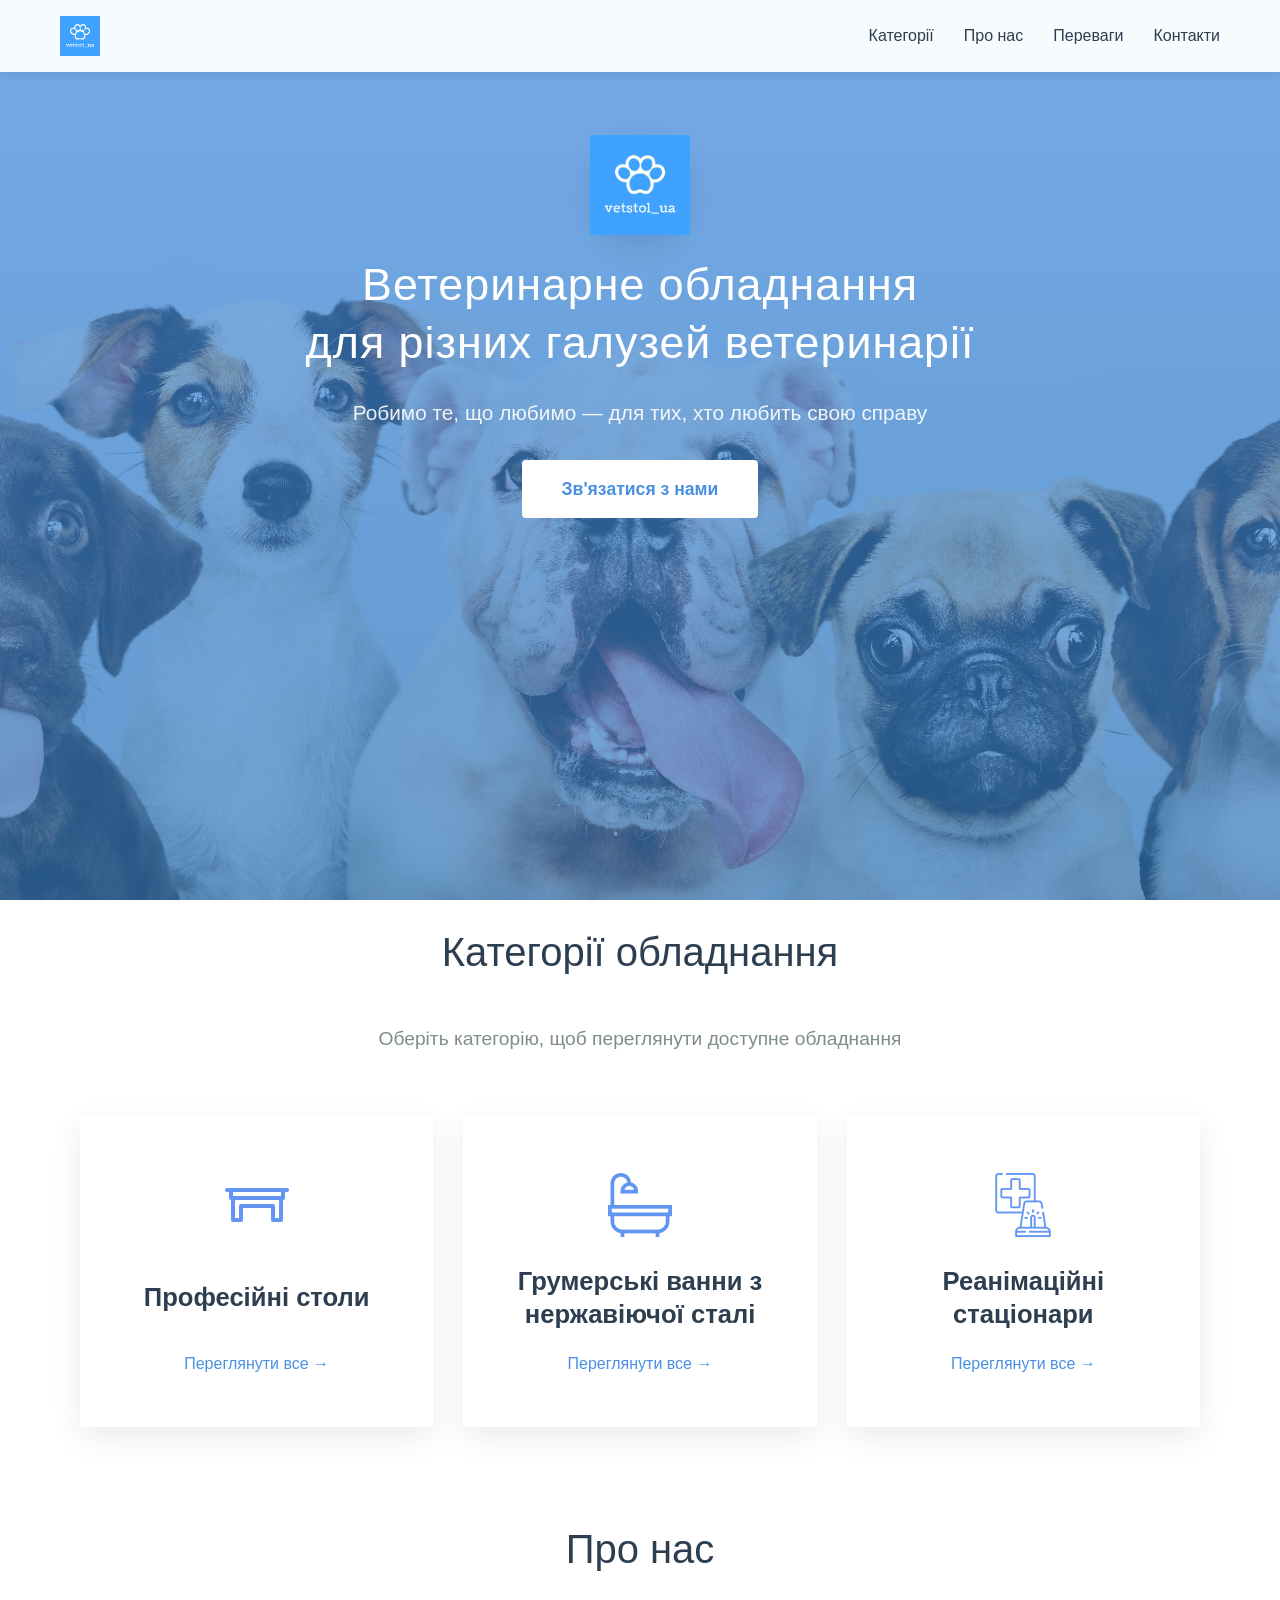
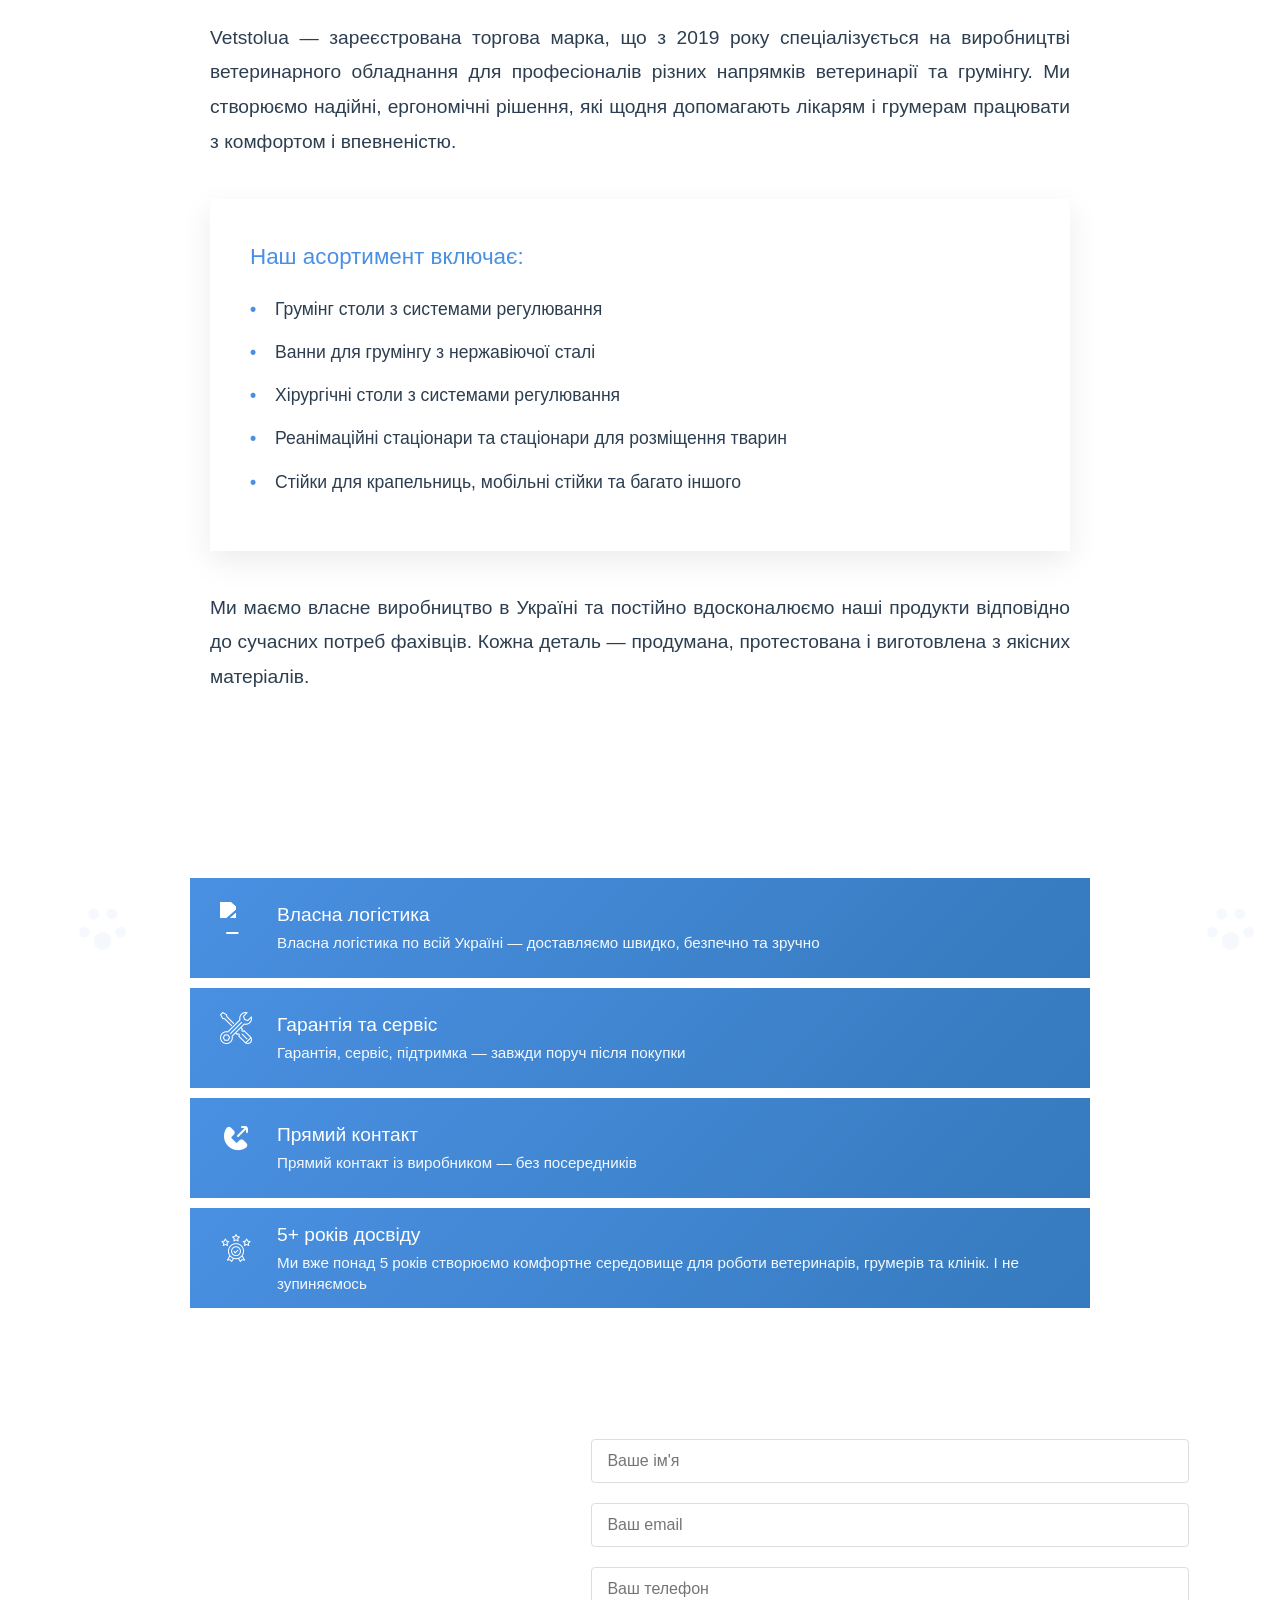
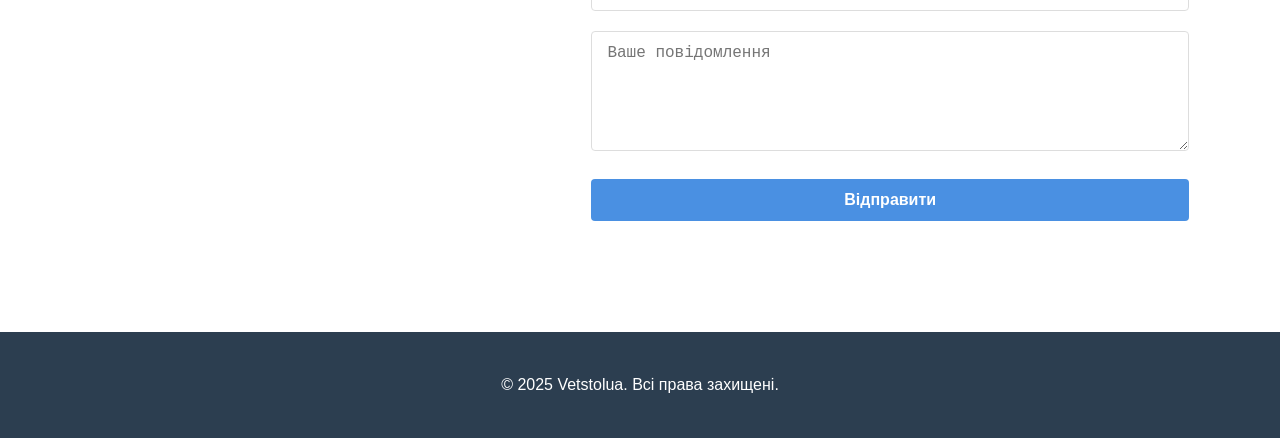
==== index.html @ f8979d59 "home page" ====
<!DOCTYPE html>
<html lang="uk">
<head>
    <meta charset="UTF-8">
    <meta name="viewport" content="width=device-width, initial-scale=1.0">
    <title>Vetstol</title>
    <link rel="stylesheet" href="styles/css/style.css">
    <link rel="stylesheet" href="styles/css/categories.css">
    <link rel="stylesheet" href="styles/css/about.css">
    <link rel="stylesheet" href="styles/css/advantages-feature.css">
    <link rel="stylesheet" href="styles/css/contact.css">
</head>
<body>
    <header class="main-header">
        <div class="container">
            <nav class="nav-wrapper">
                <a href="index.html" class="nav-logo">
                    <img src="assets/logo/vetstol_logo.png" alt="Vetstol Logo">
                </a>
                <div class="nav-menu">
                    <a href="#categories" class="nav-link">Категорії</a>
                    <a href="#about" class="nav-link">Про нас</a>
                    <a href="#advantages" class="nav-link">Переваги</a>
                    <a href="#contact" class="nav-link">Контакти</a>
                </div>
                <button class="mobile-menu-toggle" aria-label="Відкрити меню">
                    <span></span>
                    <span></span>
                    <span></span>
                </button>
            </nav>
        </div>
    </header>

    <section class="hero">
        <div class="container">
            <div class="hero-content">
                <div class="logo">
                    <img src="assets/logo/vetstol_logo.png" alt="Vetstol Logo" class="logo-img">
                </div>
            <h1>Ветеринарне обладнання<br>для різних галузей ветеринарії</h1>
            <p class="slogan">Робимо те, що любимо — для тих, хто любить свою справу</p>
            <a href="#contact" class="cta-button">Зв'язатися з нами</a>
        </div>
    </div>
</section>

<section class="categories" id="categories">
    <div class="container">
        <h2 class="section-title">Категорії обладнання</h2>
        <p class="section-subtitle">Оберіть категорію, щоб переглянути доступне обладнання</p>
        
        <div class="categories-grid">
            <a href="pages/categoryDetails.html?category=tables" class="category-card">
                <div class="category-icon">
                    <img src="assets/icons/table.png" alt="Професійні столи">
                </div>
                <h3 class="category-title">Професійні столи</h3>
                <span class="category-link">Переглянути все →</span>
            </a>
            
            <a href="pages/categoryDetails.html?category=baths" class="category-card">
                <div class="category-icon">
                    <img src="assets/icons/bathtub.png" alt="Грумерські ванни">
                </div>
                <h3 class="category-title">Грумерські ванни з нержавіючої сталі</h3>
                <span class="category-link">Переглянути все →</span>
            </a>
            
            <a href="pages/categoryDetails.html?category=stations" class="category-card">
                <div class="category-icon">
                    <img src="assets/icons/medical-service.png" alt="Реанімаційні стаціонари">
                </div>
                <h3 class="category-title">Реанімаційні стаціонари</h3>
                <span class="category-link">Переглянути все →</span>
            </a>
        </div>
    </div>
</section>

<section class="about" id="about">
    <div class="container">
        <div class="about-content">
            <div class="about-text">
                <h2 class="section-title">Про нас</h2>
                <p class="company-intro">Vetstolua — зареєстрована торгова марка, що з 2019 року спеціалізується на виробництві ветеринарного обладнання для професіоналів різних напрямків ветеринарії та грумінгу. Ми створюємо надійні, ергономічні рішення, які щодня допомагають лікарям і грумерам працювати з комфортом і впевненістю.</p>
                
                <div class="product-list">
                    <h3>Наш асортимент включає:</h3>
                    <ul>
                        <li>Грумінг столи з системами регулювання</li>
                        <li>Ванни для грумінгу з нержавіючої сталі</li>
                        <li>Хірургічні столи з системами регулювання</li>
                        <li>Реанімаційні стаціонари та стаціонари для розміщення тварин</li>
                        <li>Стійки для крапельниць, мобільні стійки та багато іншого</li>
                    </ul>
                </div>

                <p class="company-description">Ми маємо власне виробництво в Україні та постійно вдосконалюємо наші продукти відповідно до сучасних потреб фахівців. Кожна деталь — продумана, протестована і виготовлена з якісних матеріалів.</p>
            </div>
        </div>
    </div>
</section>

<section class="advantages-feature" id="advantages">
    <div class="container">
        <h2 class="section-title">Наші переваги</h2>
        <div class="advantages-grid">
            <div class="advantage-item">
                <div class="advantage-icon">
                    <img src="Assets/icons/logistic.png" alt="Логістика">
                </div>
                <div class="advantage-text">
                    <h3>Власна логістика</h3>
                    <p>Власна логістика по всій Україні — доставляємо швидко, безпечно та зручно</p>
                </div>
            </div>

            <div class="advantage-item">
                <div class="advantage-icon">
                    <img src="assets/icons/customer-support.png" alt="Підтримка">
                </div>
                <div class="advantage-text">
                    <h3>Гарантія та сервіс</h3>
                    <p>Гарантія, сервіс, підтримка — завжди поруч після покупки</p>
                </div>
            </div>

            <div class="advantage-item">
                <div class="advantage-icon">
                    <img src="assets/icons/phone.png" alt="Прямий контакт">
                </div>
                <div class="advantage-text">
                    <h3>Прямий контакт</h3>
                    <p>Прямий контакт із виробником — без посередників</p>
                </div>
            </div>

            <div class="advantage-item">
                <div class="advantage-icon">
                    <img src="assets/icons/quality.png" alt="Якість">
                </div>
                <div class="advantage-text">
                    <h3>5+ років досвіду</h3>
                    <p>Ми вже понад 5 років створюємо комфортне середовище для роботи ветеринарів, грумерів та клінік. І не зупиняємось</p>
                </div>
            </div>
        </div>
    </div>
</section>

<section class="contact" id="contact">
    <div class="container">
        <div class="contact-content">
            <div class="contact-info">
                <h3>Зв'яжіться з нами</h3>
                <div class="contact-item">
                    <img src="assets/icons/email.png" alt="Email" class="contact-icon">
                    <a href="mailto:vetstolua@gmail.com" class="contact-link">vetstolua@gmail.com</a>
                </div>
                <div class="contact-item">
                    <img src="assets/icons/telephone.png" alt="Телефон" class="contact-icon">
                    <a href="tel:+380671234567" class="contact-link">+38 (067) 123-45-67</a>
                </div>
                <div class="contact-item">
                    <img src="assets/icons/express-delivery.png" alt="Доставка" class="contact-icon">
                    <span>Україна, доставка по всій території</span>
                </div>
                <div class="contact-item social-link">
                    <img src="assets/icons/instagram.png" alt="Instagram" class="contact-icon">
                    <a href="https://www.instagram.com/vetstol_ua/" target="_blank">@vetstol_ua</a>
                </div>
            </div>
            
            <div class="contact-form">
                <form>
                    <div class="form-group">
                        <input type="text" placeholder="Ваше ім'я" required>
                    </div>
                    <div class="form-group">
                        <input type="email" placeholder="Ваш email" required>
                    </div>
                    <div class="form-group">
                        <input type="tel" placeholder="Ваш телефон">
                    </div>
                    <div class="form-group">
                        <textarea placeholder="Ваше повідомлення"></textarea>
                    </div>
                    <button type="submit" class="submit-btn">Відправити</button>
                </form>
            </div>
        </div>
    </div>
</section>

    <footer class="footer">
        <div class="container">
            <p>&copy; 2025 Vetstolua. Всі права захищені.</p>
        </div>
    </footer>
    <script src="js/script.js"></script>
</body>
</html>
---- styles/css/style.css ----
* {
    margin: 0;
    padding: 0;
    box-sizing: border-box;
    -webkit-user-select: none;
    -moz-user-select: none;
    -ms-user-select: none;
    user-select: none;
}

.main-header {
    position: fixed;
    top: 0;
    left: 0;
    right: 0;
    z-index: 1000;
    background: rgba(255, 255, 255, 0.95);
    backdrop-filter: blur(10px);
    box-shadow: 0 2px 10px rgba(0, 0, 0, 0.1);
    transition: all 0.3s ease;
}

.main-header.scrolled {
    background: rgba(255, 255, 255, 0.98);
}

.nav-wrapper {
    display: flex;
    justify-content: space-between;
    align-items: center;
    padding: 15px 0;
}

.nav-logo {
    display: flex;
    align-items: center;
}

.nav-logo img {
    height: 40px;
    width: auto;
}

.nav-menu {
    display: flex;
    gap: 30px;
}

.nav-link {
    color: #2c3e50;
    text-decoration: none;
    font-size: 16px;
    font-weight: 500;
    padding: 8px 0;
    position: relative;
    transition: color 0.3s ease;
}

.nav-link::after {
    content: '';
    position: absolute;
    bottom: 0;
    left: 0;
    width: 0;
    height: 2px;
    background: #4A90E2;
    transition: width 0.3s ease;
}

.nav-link:hover {
    color: #4A90E2;
}

.nav-link:hover::after {
    width: 100%;
}

.mobile-menu-toggle {
    display: none;
    flex-direction: column;
    justify-content: space-between;
    width: 30px;
    height: 21px;
    background: none;
    border: none;
    cursor: pointer;
    padding: 0;
}

.mobile-menu-toggle span {
    width: 100%;
    height: 3px;
    background-color: #2c3e50;
    transition: all 0.3s ease;
}

@media (max-width: 768px) {
    .mobile-menu-toggle {
        display: flex;
    }

    .nav-menu {
        position: fixed;
        top: 70px;
        left: 0;
        right: 0;
        background: rgba(255, 255, 255, 0.98);
        padding: 20px;
        flex-direction: column;
        align-items: center;
        gap: 20px;
        transform: translateY(-100%);
        opacity: 0;
        transition: all 0.3s ease;
        pointer-events: none;
    }

    .nav-menu.active {
        transform: translateY(0);
        opacity: 1;
        pointer-events: all;
    }
}

input, textarea {
    -webkit-user-select: text;
    -moz-user-select: text;
    -ms-user-select: text;
    user-select: text;
}

body {
    font-family: 'Segoe UI', Tahoma, Geneva, Verdana, sans-serif;
    line-height: 1.6;
    color: #333;
    overflow-x: hidden;
}

.container {
    max-width: 1200px;
    margin: 0 auto;
    padding: 0 20px;
}

.hero {
    background: linear-gradient(rgba(74, 144, 226, 0.7), rgba(53, 122, 189, 0.7)), url('../../assets/images/backgrounds/main_background.jpg');
    background-size: cover;
    background-position: center;
    color: white;
    min-height: 100vh;
    display: flex;
    align-items: flex-start;
    padding-top: 15vh;
    position: relative;
    overflow: hidden;
}

.hero-content {
    text-align: center;
    z-index: 1;
    position: relative;
}

.logo {
    width: 100px;
    height: 100px;
    margin: 0 auto 20px;
    background: white;
    border-radius: 50%;
    display: flex;
    align-items: center;
    justify-content: center;
    box-shadow: 0 10px 30px rgba(0,0,0,0.1);
}

.logo-img {
    width: 100%;
    height: 100%;
    object-fit: contain;
}

.hero h1 {
    font-size: 2.8em;
    margin-bottom: 25px;
    font-weight: 300;
    letter-spacing: 1px;
    line-height: 1.3;
}

.hero .slogan {
    font-size: 1.3em;
    margin-bottom: 30px;
    opacity: 0.9;
    font-weight: 300;
}

.cta-button {
    background: white;
    color: #4A90E2;
    padding: 15px 40px;
    border: none;
    border-radius: 4px;
    font-size: 1.1em;
    font-weight: 600;
    cursor: pointer;
    transition: all 0.3s ease;
    text-decoration: none;
    display: inline-block;
}

.cta-button:hover {
    transform: translateY(-3px);
    box-shadow: 0 10px 25px rgba(0,0,0,0.15);
}



.advantages {
    padding: 100px 0;
    background: white;
}

.advantages-container {
    position: relative;
    max-width: 500px;
    margin: 60px auto 0;
    overflow: hidden;
}

.advantages-grid {
    display: flex;
    transition: transform 0.5s ease-in-out;
}

.advantage-card {
    flex: 0 0 100%;
    text-align: center;
    padding: 40px 30px;
    border-radius: 15px;
    background: #f8fafc;
    transition: all 0.3s ease;
    border: 1px solid #ecf0f1;
}

.advantage-icon {
    width: 80px;
    height: 80px;
    background: linear-gradient(135deg, #4A90E2 0%, #357ABD 100%);
    border-radius: 50%;
    margin: 0 auto 20px;
    display: flex;
    align-items: center;
    justify-content: center;
    color: white;
    font-size: 2em;
}

.advantage-title {
    font-size: 1.4em;
    margin-bottom: 15px;
    color: #2c3e50;
}

.advantage-text {
    color: #7f8c8d;
    line-height: 1.6;
}

.advantages-nav {
    text-align: center;
    margin-top: 30px;
    display: flex;
    justify-content: center;
    align-items: center;
    height: 40px;
}

.advantages-nav .nav-dot {
    display: inline-block;
    width: 12px;
    height: 12px;
    border-radius: 50%;
    background: #bdc3c7;
    margin: 0 8px;
    cursor: pointer;
    transition: all 0.3s ease;
}

.advantages-nav .nav-dot.active {
    background: #4A90E2;
    transform: scale(1.2);
}

.advantages-arrows {
    position: absolute;
    top: 50%;
    transform: translateY(-50%);
    background: rgba(74, 144, 226, 0.9);
    color: white;
    border: none;
    width: 50px;
    height: 50px;
    border-radius: 50%;
    cursor: pointer;
    font-size: 1.5em;
    transition: all 0.3s ease;
    z-index: 2;
}

.advantages-arrows:hover {
    background: #4A90E2;
    transform: translateY(-50%) scale(1.1);
}

.advantages-prev {
    left: -70px;
}

.advantages-next {
    right: -70px;
}

.reviews {
    padding: 100px 0;
    background: white;
    position: relative;
    overflow: hidden;
}

.reviews::before {
    content: '';
    position: absolute;
    top: 0;
    left: 0;
    right: 0;
    bottom: 0;
    background: url('data:image/svg+xml,<svg xmlns="http://www.w3.org/2000/svg" viewBox="0 0 100 100"><g fill="rgba(74,144,226,0.08)" transform="translate(15,25) scale(0.8)"><circle cx="2" cy="2" r="1.2"/><circle cx="6" cy="2" r="1.2"/><circle cx="8" cy="6" r="1.2"/><circle cx="0" cy="6" r="1.2"/><circle cx="4" cy="8" r="2"/></g><g fill="rgba(74,144,226,0.06)" transform="translate(75,15) scale(0.6)"><circle cx="2" cy="2" r="1.2"/><circle cx="6" cy="2" r="1.2"/><circle cx="8" cy="6" r="1.2"/><circle cx="0" cy="6" r="1.2"/><circle cx="4" cy="8" r="2"/></g><g fill="rgba(74,144,226,0.1)" transform="translate(20,75) scale(0.7)"><circle cx="2" cy="2" r="1.2"/><circle cx="6" cy="2" r="1.2"/><circle cx="8" cy="6" r="1.2"/><circle cx="0" cy="6" r="1.2"/><circle cx="4" cy="8" r="2"/></g><g fill="rgba(74,144,226,0.05)" transform="translate(85,70) scale(0.5)"><circle cx="2" cy="2" r="1.2"/><circle cx="6" cy="2" r="1.2"/><circle cx="8" cy="6" r="1.2"/><circle cx="0" cy="6" r="1.2"/><circle cx="4" cy="8" r="2"/></g><g fill="rgba(74,144,226,0.08)" transform="translate(70,45) scale(0.6)"><circle cx="2" cy="2" r="1.2"/><circle cx="6" cy="2" r="1.2"/><circle cx="8" cy="6" r="1.2"/><circle cx="0" cy="6" r="1.2"/><circle cx="4" cy="8" r="2"/></g><g fill="rgba(74,144,226,0.07)" transform="translate(45,10) scale(0.5)"><circle cx="2" cy="2" r="1.2"/><circle cx="6" cy="2" r="1.2"/><circle cx="8" cy="6" r="1.2"/><circle cx="0" cy="6" r="1.2"/><circle cx="4" cy="8" r="2"/></g></svg>');
    pointer-events: none;
}

.reviews-container {
    position: relative;
    max-width: 600px;
    margin: 60px auto 0;
    overflow: hidden;
    padding: 0;
    border-radius: 20px;
    box-shadow: 0 20px 40px rgba(0,0,0,0.1);
    background: white;
    z-index: 1;
}

.reviews-slider {
    display: flex;
    transition: transform 0.5s ease-in-out;
    cursor: grab;
}

.reviews-slider:active {
    cursor: grabbing;
}

.review-card {
    flex: 0 0 100%;
    background: white;
    padding: 60px 40px;
    text-align: center;
}

.stars {
    color: #f39c12;
    font-size: 1.5em;
    margin-bottom: 20px;
}

.review-text {
    font-style: italic;
    color: #7f8c8d;
    margin-bottom: 20px;
    line-height: 1.6;
}

.reviewer-name {
    font-weight: 600;
    color: #2c3e50;
}

.reviews-nav {
    text-align: center;
    margin-top: 30px;
    display: flex;
    justify-content: center;
    align-items: center;
    height: 40px;
}

.reviews-nav .nav-dot {
    display: inline-block;
    width: 12px;
    height: 12px;
    border-radius: 50%;
    background: #bdc3c7;
    margin: 0 8px;
    cursor: pointer;
    transition: all 0.3s ease;
}

.reviews-nav .nav-dot.active {
    background: #4A90E2;
    transform: scale(1.2);
}

.contact {
    padding: 100px 0;
    background: linear-gradient(135deg, #4A90E2 0%, #357ABD 100%);
    color: white;
}

.contact-content {
    display: grid;
    grid-template-columns: 1fr 1fr;
    gap: 60px;
    align-items: center;
}

.contact-info h3 {
    font-size: 2em;
    margin-bottom: 30px;
    font-weight: 300;
}

.contact-item {
    display: flex;
    align-items: center;
    margin-bottom: 20px;
    font-size: 1.1em;
}

.contact-item i {
    margin-right: 15px;
    width: 20px;
}

.contact-form {
    background: rgba(255,255,255,0.1);
    padding: 40px;
    border-radius: 15px;
    backdrop-filter: blur(10px);
}

.form-group {
    margin-bottom: 20px;
}

.form-group input,
.form-group textarea {
    width: 100%;
    padding: 15px;
    border: none;
    border-radius: 10px;
    background: rgba(255,255,255,0.9);
    font-size: 1em;
    transition: all 0.3s ease;
}

.form-group input:focus,
.form-group textarea:focus {
    outline: none;
    background: white;
    transform: translateY(-2px);
}

.form-group textarea {
    height: 120px;
    resize: vertical;
}

.submit-btn {
    background: white;
    color: #4A90E2;
    padding: 15px 40px;
    border: none;
    border-radius: 50px;
    font-size: 1.1em;
    font-weight: 600;
    cursor: pointer;
    transition: all 0.3s ease;
    width: 100%;
}

.submit-btn:hover {
    transform: translateY(-3px);
    box-shadow: 0 10px 25px rgba(0,0,0,0.15);
}

.footer {
    background: #2c3e50;
    color: white;
    padding: 40px 0;
    text-align: center;
}

@media (max-width: 768px) {
    .hero h1 {
        font-size: 2.5em;
    }
    
    .contact-content {
        grid-template-columns: 1fr;
        gap: 40px;
    }
    
    .product-image {
        width: 250px;
        height: 150px;
    }
    
    .advantages-arrows {
        display: none;
    }
}
---- styles/css/categories.css ----
.breadcrumbs {
    background: rgba(255, 255, 255, 0.95);
    padding: 15px 0;
    margin-top: 70px;
    border-bottom: 1px solid rgba(0, 0, 0, 0.1);
}

.breadcrumbs a {
    color: #4A90E2;
    text-decoration: none;
    transition: color 0.3s ease;
}

.breadcrumbs a:hover {
    color: #2c5a8f;
}

.breadcrumbs .separator {
    color: #999;
    margin: 0 10px;
}

.breadcrumbs .current-page {
    color: #666;
}

/* Category Details Page */
.category-page {
    padding: 40px 0;
    background: #f8f9fa;
}

.category-header {
    background: white;
    border-radius: 12px;
    padding: 30px;
    margin-bottom: 40px;
    box-shadow: 0 2px 10px rgba(0,0,0,0.1);
}

.categories {
    padding: 20px 0;
    background: linear-gradient(rgba(255, 255, 255, 0.93), rgba(255, 255, 255, 0.93)), url('../../assets/images/backgrounds/background_placeholder.jpg');
    background-size: cover;
    background-position: center;
    background-attachment: fixed;
    position: relative;
}

.section-title {
    text-align: center;
    font-size: 2.5em;
    margin-bottom: 20px;
    color: #2c3e50;
    font-weight: 300;
    position: relative;
}

.section-subtitle {
    text-align: center;
    font-size: 1.2em;
    color: #7f8c8d;
    margin-bottom: 60px;
    position: relative;
}

.categories-grid {
    display: grid;
    grid-template-columns: repeat(3, 1fr);
    gap: 30px;
    max-width: 1200px;
    margin: 0 auto;
    padding: 0 20px;
}

.category-card {
    background: rgba(255, 255, 255, 0.95);
    padding: 50px 30px;
    text-align: center;
    text-decoration: none;
    color: inherit;
    transition: all 0.3s ease;
    box-shadow: 0 10px 30px rgba(0,0,0,0.08);
    display: flex;
    flex-direction: column;
    justify-content: space-between;
    min-height: 250px;
    backdrop-filter: blur(10px);
}

.category-card:hover {
    transform: translateY(-10px);
    box-shadow: 0 15px 40px rgba(74, 144, 226, 0.2);
}

.category-icon {
    width: 80px;
    height: 80px;
    margin: 0 auto 20px;
    display: flex;
    align-items: center;
    justify-content: center;
    color: white;
    font-size: 2em;
}

.category-icon img {
    width: 64px;
    height: 64px;
    object-fit: contain;
    transition: transform 0.3s ease;
    filter: invert(57%) sepia(83%) saturate(1785%) hue-rotate(194deg) brightness(96%) contrast(98%);
}

/* Category Details Specific Styles */
.category-info {
    display: flex;
    align-items: flex-start;
    gap: 20px;
    width: 100%;
}

.category-info .category-icon {
    width: 64px;
    height: 64px;
    flex-shrink: 0;
    object-fit: contain;
    margin-top: 5px;
}

.category-text {
    flex: 1;
}

.category-text h1 {
    margin: 0 0 12px 0;
    font-size: 32px;
    color: #2c3e50;
    line-height: 1.2;
}

.category-text p {
    margin: 0;
    font-size: 16px;
    color: #666;
    line-height: 1.6;
    max-width: 800px;
}

/* Responsive styles */
@media (max-width: 768px) {
    .category-info {
        flex-direction: column;
        align-items: center;
        text-align: center;
        gap: 15px;
    }

    .category-info .category-icon {
        margin-top: 0;
    }

    .category-text {
        display: flex;
        flex-direction: column;
        align-items: center;
    }

    .category-text p {
        max-width: 600px;
    }
}

/* Extra small devices */
@media (max-width: 480px) {
    .category-text h1 {
        font-size: 24px;
    }
    
    .category-text p {
        font-size: 14px;
    }
}

/* Products Grid */
.products-section {
    margin-top: 40px;
}

.products-grid {
    display: grid;
    grid-template-columns: repeat(auto-fill, minmax(300px, 1fr));
    gap: 30px;
}

.product-card {
    background: white;
    border-radius: 12px;
    overflow: hidden;
    box-shadow: 0 2px 10px rgba(0,0,0,0.1);
    transition: transform 0.3s ease, box-shadow 0.3s ease;
    display: flex;
    flex-direction: column;
    height: 500px; /* Fixed height for the card */
}

.product-card:hover {
    transform: translateY(-5px);
    box-shadow: 0 5px 20px rgba(0,0,0,0.15);
}

.product-image {
    height: 200px;
    overflow: hidden;
    flex-shrink: 0; /* Prevent image from shrinking */
    width: 100%; /* Ensure full width */
    position: relative; /* For proper child positioning */
}

.product-image img {
    position: absolute; /* Remove from flow for consistent sizing */
    top: 0;
    left: 0;
    width: 100%;
    height: 100%;
    object-fit: cover;
    display: block; /* Remove any potential inline spacing */
}

.product-info {
    padding: 20px;
    display: flex;
    flex-direction: column;
    flex-grow: 1; /* Allow info section to grow */
}

.product-info h2 {
    margin: 0 0 15px 0;
    font-size: 20px;
    color: #2c3e50;
    line-height: 1.4;
    height: 56px; /* Fixed height for 2 lines (20px * 1.4 * 2) */
    overflow: hidden;
    display: -webkit-box;
    display: -ms-flexbox;
    display: flex;
    -webkit-line-clamp: 2;
    line-clamp: 2;
    -webkit-box-orient: vertical;
    -ms-flex-direction: column;
}

.product-description {
    color: #666;
    font-size: 14px;
    line-height: 1.6;
    margin: 0;
    display: -webkit-box;
    -webkit-line-clamp: 3;
    -webkit-box-orient: vertical;
    overflow: hidden;
    height: 67px; /* Fixed height for 3 lines */
    flex-grow: 1; /* Allow description to take available space */
}

.product-footer {
    margin-top: 20px;
    display: flex;
    justify-content: space-between;
    align-items: center;
    padding-top: 15px;
    border-top: 1px solid #eee;
    margin-top: auto; /* Push footer to bottom */
}

.price {
    font-size: 20px;
    font-weight: 600;
    color: #2c3e50;
}

.view-details {
    padding: 8px 16px;
    background-color: #4A90E2;
    color: white;
    border: none;
    border-radius: 6px;
    cursor: pointer;
    font-size: 14px;
    transition: background-color 0.3s ease;
}

.view-details:hover {
    background-color: #357abd;
}

.no-products {
    text-align: center;
    padding: 40px;
    color: #666;
    font-size: 18px;
    grid-column: 1 / -1;
    background: #f8f9fa;
    border-radius: 8px;
}

/* Responsive Design */
@media (max-width: 768px) {
    .category-info {
        flex-direction: column;
        text-align: center;
    }

    .category-text h1 {
        font-size: 24px;
    }

    .products-grid {
        grid-template-columns: repeat(auto-fill, minmax(250px, 1fr));
        gap: 20px;
    }

    .product-image {
        height: 180px;
    }

    .product-info h2 {
        font-size: 18px;
    }

    .product-footer {
        flex-direction: column;
        gap: 15px;
        text-align: center;
    }

    .view-details {
        width: 100%;
    }
}

.category-card:hover .category-icon img {
    transform: scale(1.1);
}

.category-title {
    font-size: 1.5em;
    color: #2c3e50;
    margin-bottom: 15px;
}

.category-title {
    font-size: 1.6em;
    color: #2c3e50;
    margin-bottom: 20px;
    line-height: 1.3;
}

.category-link {
    color: #4A90E2;
    font-weight: 500;
    display: inline-block;
    transition: transform 0.3s ease;
}

.category-card:hover .category-link {
    transform: translateX(5px);
}

@media (max-width: 1024px) {
    .categories-grid {
        grid-template-columns: repeat(2, 1fr);
        padding: 0 15px;
    }
}

@media (max-width: 768px) {
    .categories-grid {
        grid-template-columns: 1fr;
    }
    
    .category-card {
        padding: 40px 20px;
        min-height: 200px;
    }

    .category-title {
        font-size: 1.4em;
    }
}
---- styles/css/about.css ----
.about {
    padding: 70px 0;
    background: linear-gradient(rgba(255, 255, 255, 0.93), rgba(255, 255, 255, 0.93)), url('../../assets/images/backgrounds/background_placeholder.jpg');
    background-size: cover;
    background-position: center;
    background-attachment: fixed;
    position: relative;
}

.about-content {
    max-width: 900px;
    margin: 0 auto;
    padding: 0 20px;
}

.section-title {
    text-align: center;
    font-size: 2.5em;
    margin-bottom: 40px;
    color: #2c3e50;
    font-weight: 300;
}

.company-intro {
    font-size: 1.2em;
    line-height: 1.8;
    color: #2c3e50;
    margin-bottom: 40px;
    text-align: justify;
}

.product-list {
    background: rgba(255, 255, 255, 0.95);
    padding: 40px;
    margin: 30px 0;
    box-shadow: 0 10px 30px rgba(0,0,0,0.08);
    backdrop-filter: blur(10px);
}

.product-list h3 {
    color: #4A90E2;
    font-size: 1.4em;
    margin-bottom: 20px;
    font-weight: 500;
}

.product-list ul {
    list-style: none;
    padding: 0;
}

.product-list li {
    position: relative;
    padding-left: 25px;
    margin-bottom: 15px;
    font-size: 1.1em;
    color: #2c3e50;
    line-height: 1.6;
}

.product-list li::before {
    content: "•";
    color: #4A90E2;
    font-weight: bold;
    position: absolute;
    left: 0;
}

.company-description {
    font-size: 1.2em;
    line-height: 1.8;
    color: #2c3e50;
    margin-top: 40px;
    text-align: justify;
}

@media (max-width: 768px) {
    .about {
        padding: 60px 0;
    }

    .about-content {
        padding: 0 15px;
    }

    .section-title {
        font-size: 2em;
        margin-bottom: 30px;
    }

    .company-intro,
    .company-description {
        font-size: 1.1em;
        line-height: 1.6;
    }

    .product-list {
        padding: 30px 20px;
    }

    .product-list li {
        font-size: 1em;
    }
}
---- styles/css/advantages-feature.css ----
.advantages-feature {
    padding: 20px 0;
    background: 
        linear-gradient(rgba(74, 144, 226, 0.85), rgba(53, 122, 189, 0.85)),
        url('../../assets/images/backgrounds/background_placeholder.jpg');
    background-size: cover;
    background-position: center;
    background-attachment: fixed;
    position: relative;
    overflow: hidden;
}

.advantages-feature::before {
    content: '';
    position: absolute;
    top: 0;
    left: 0;
    right: 0;
    bottom: 0;
    background: url('data:image/svg+xml,<svg xmlns="http://www.w3.org/2000/svg" viewBox="0 0 100 100"><g fill="rgba(74,144,226,0.08)" transform="translate(15,25) scale(0.8)"><circle cx="2" cy="2" r="1.2"/><circle cx="6" cy="2" r="1.2"/><circle cx="8" cy="6" r="1.2"/><circle cx="0" cy="6" r="1.2"/><circle cx="4" cy="8" r="2"/></g></svg>');
    pointer-events: none;
    opacity: 0.7;
}

.advantages-feature .section-title {
    color: white;
    margin-bottom: 30px;
    position: relative;
}

.advantages-grid {
    display: flex;
    flex-direction: column;
    gap: 10px;
    position: relative;
    max-width: 900px;
    margin: 0 auto;
}

.advantage-item {
    background: linear-gradient(135deg, #4A90E2, #357ABD);
    padding: 0 30px;
    display: flex;
    align-items: center;
    height: 100px;
}

.advantage-icon {
    width: 32px;
    height: 32px;
    flex-shrink: 0;
    margin-right: 25px;
    display: flex;
    align-items: center;
    justify-content: center;
    background: none;
}

.advantage-icon img {
    width: 32px;
    height: 32px;
    display: block;
    filter: brightness(0) invert(1);
    background: none;
}

.advantage-text {
    flex-grow: 1;
    display: flex;
    flex-direction: column;
    justify-content: center;
}

.advantage-item h3 {
    color: white;
    font-size: 1.2em;
    margin: 0 0 4px 0;
    font-weight: 500;
    line-height: 1.3;
}

.advantage-item p {
    color: rgba(255, 255, 255, 0.95);
    line-height: 1.4;
    font-size: 0.95em;
    margin: 0;
}

@media (max-width: 1024px) {
    .advantages-grid {
        grid-template-columns: repeat(2, 1fr);
    }
}

@media (max-width: 768px) {
    .advantages-grid {
        grid-template-columns: 1fr;
    }
    
    .advantage-item {
        padding: 25px;
    }
}
---- styles/css/contact.css ----
.contact {
    padding: 80px 0;
    background: 
        linear-gradient(rgba(53, 122, 189, 0.92), rgba(41, 95, 147, 0.92)),
        url('../../assets/images/backgrounds/background_placeholder.jpg');
    background-size: cover;
    background-position: center;
    background-attachment: fixed;
    position: relative;
    overflow: hidden;
}

.contact-content {
    display: flex;
    justify-content: space-between;
    gap: 40px;
}

.contact-info {
    flex: 1;
    padding: 30px;
    background: rgba(255, 255, 255, 0.1);
    backdrop-filter: blur(10px);
    border: 1px solid rgba(255, 255, 255, 0.2);
}

.contact-info h3 {
    font-size: 24px;
    margin-bottom: 30px;
    color: white;
}

.contact-item {
    display: flex;
    align-items: center;
    margin-bottom: 20px;
    font-size: 16px;
    color: rgba(255, 255, 255, 0.9);
}

.contact-icon {
    width: 24px;
    height: 24px;
    margin-right: 15px;
    filter: brightness(0) invert(1);
}

.contact-link, .social-link a {
    color: rgba(255, 255, 255, 0.95);
    text-decoration: none;
    transition: all 0.3s ease;
}

.contact-link:hover, .social-link a:hover {
    color: #2c5a8f;
}

.social-link {
    margin-top: 20px;
}

.contact-form {
    flex: 1.5;
    padding: 30px;
    background: rgba(255, 255, 255, 0.1);
    backdrop-filter: blur(10px);
    border: 1px solid rgba(255, 255, 255, 0.2);
    border-radius: 0;
}

.form-group {
    margin-bottom: 20px;
}

.form-group input,
.form-group textarea {
    width: 100%;
    padding: 12px 15px;
    border: 1px solid #ddd;
    border-radius: 4px;
    font-size: 16px;
    transition: border-color 0.3s;
}

.form-group textarea {
    height: 120px;
    resize: vertical;
}

.form-group input:focus,
.form-group textarea:focus {
    outline: none;
    border-color: #4A90E2;
}

.submit-btn {
    background: #4A90E2;
    color: white;
    padding: 12px 30px;
    border: none;
    border-radius: 4px;
    font-size: 16px;
    cursor: pointer;
    transition: background-color 0.3s;
}

.submit-btn:hover {
    background: #357ABD;
}

@media (max-width: 768px) {
    .contact-content {
        flex-direction: column;
    }
    
    .contact-info,
    .contact-form {
        width: 100%;
    }
}
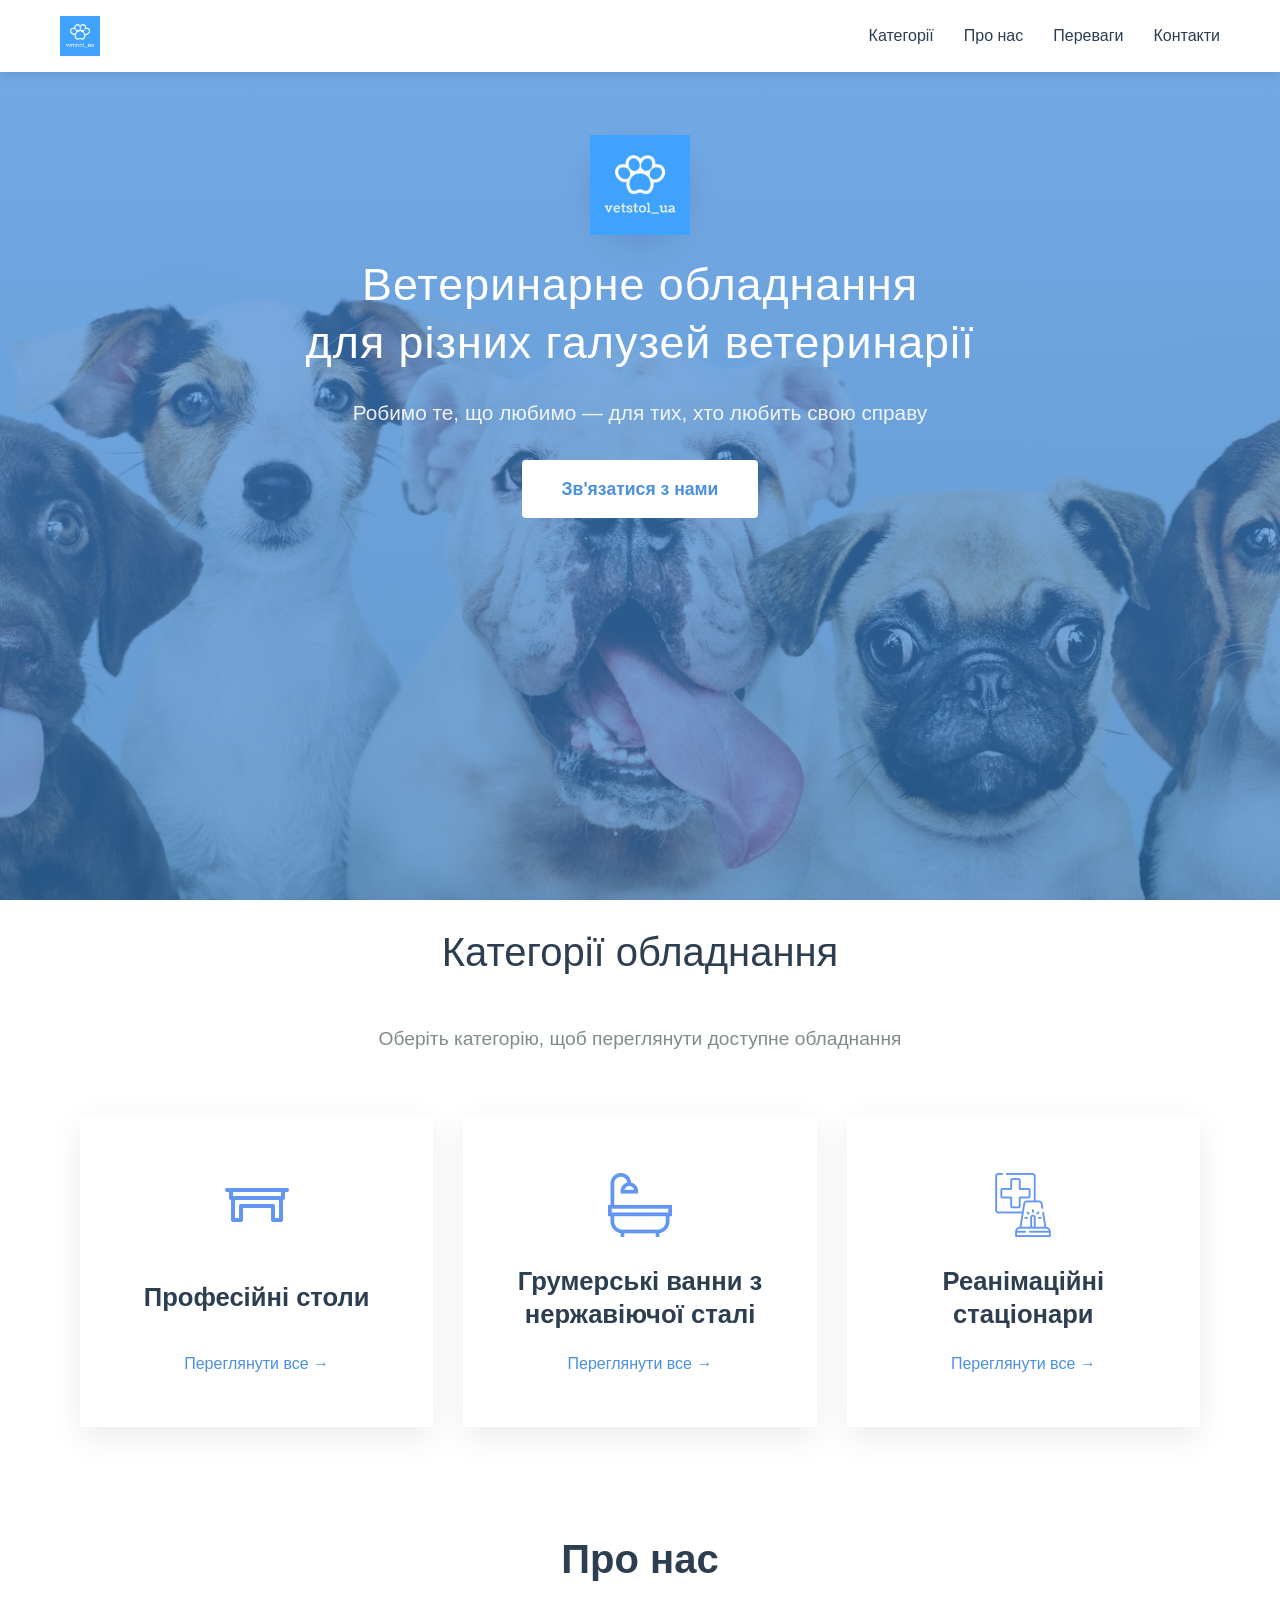
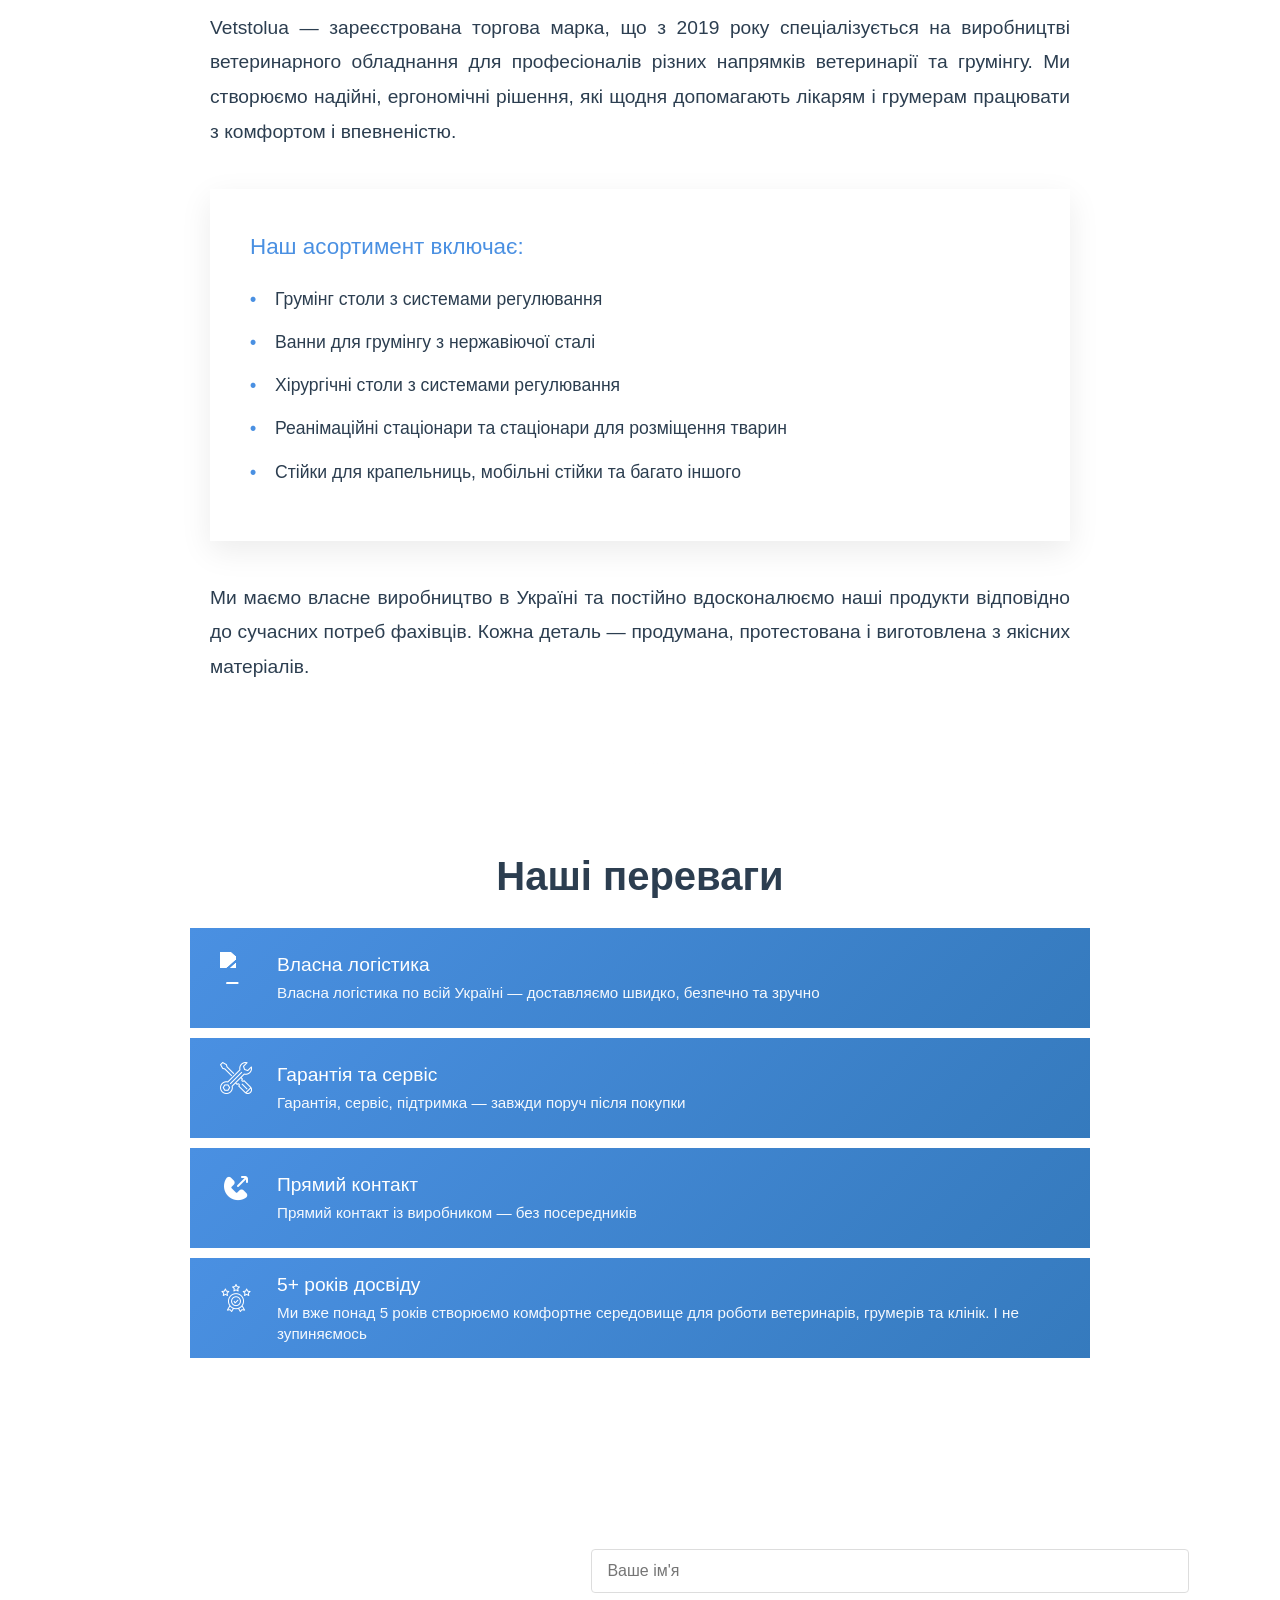
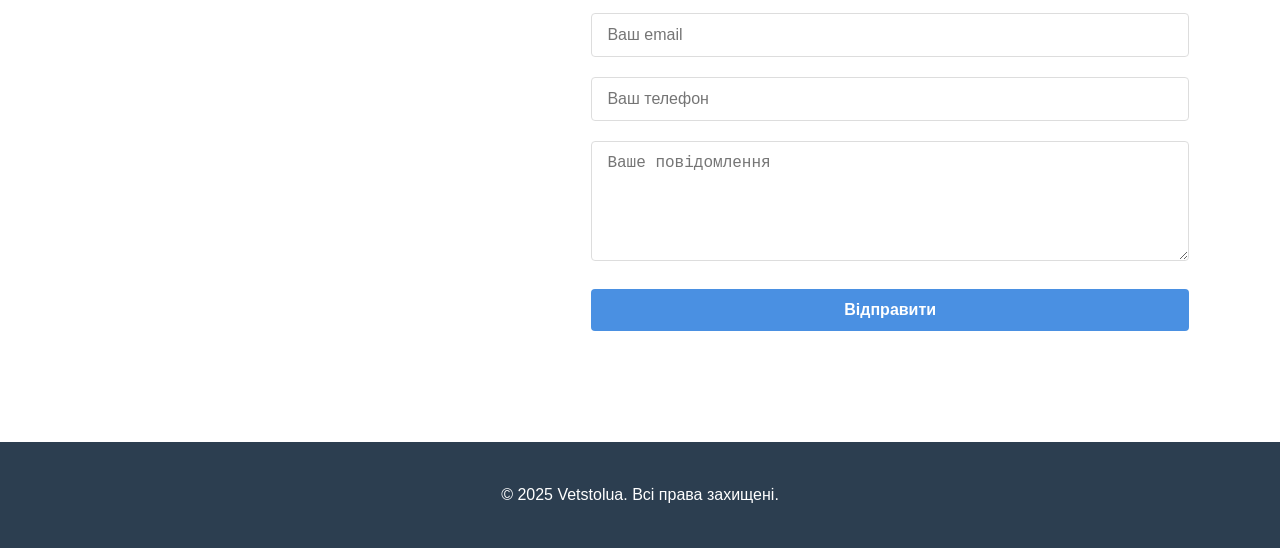
==== commit 920f9a5c: "optimized images for scroll behavior" ====
--- a/index.html
+++ b/index.html
@@ -9,6 +9,7 @@
     <link rel="stylesheet" href="styles/css/about.css">
     <link rel="stylesheet" href="styles/css/advantages-feature.css">
     <link rel="stylesheet" href="styles/css/contact.css">
+    <link rel="stylesheet" href="styles/css/unified-background.css">
 </head>
 <body>
     <header class="main-header">
@@ -78,71 +79,75 @@
     </div>
 </section>
 
-<section class="about" id="about">
-    <div class="container">
-        <div class="about-content">
-            <div class="about-text">
-                <h2 class="section-title">Про нас</h2>
-                <p class="company-intro">Vetstolua — зареєстрована торгова марка, що з 2019 року спеціалізується на виробництві ветеринарного обладнання для професіоналів різних напрямків ветеринарії та грумінгу. Ми створюємо надійні, ергономічні рішення, які щодня допомагають лікарям і грумерам працювати з комфортом і впевненістю.</p>
-                
-                <div class="product-list">
-                    <h3>Наш асортимент включає:</h3>
-                    <ul>
-                        <li>Грумінг столи з системами регулювання</li>
-                        <li>Ванни для грумінгу з нержавіючої сталі</li>
-                        <li>Хірургічні столи з системами регулювання</li>
-                        <li>Реанімаційні стаціонари та стаціонари для розміщення тварин</li>
-                        <li>Стійки для крапельниць, мобільні стійки та багато іншого</li>
-                    </ul>
-                </div>
-
-                <p class="company-description">Ми маємо власне виробництво в Україні та постійно вдосконалюємо наші продукти відповідно до сучасних потреб фахівців. Кожна деталь — продумана, протестована і виготовлена з якісних матеріалів.</p>
-            </div>
-        </div>
-    </div>
-</section>
-
-<section class="advantages-feature" id="advantages">
-    <div class="container">
-        <h2 class="section-title">Наші переваги</h2>
-        <div class="advantages-grid">
-            <div class="advantage-item">
-                <div class="advantage-icon">
-                    <img src="Assets/icons/logistic.png" alt="Логістика">
-                </div>
-                <div class="advantage-text">
-                    <h3>Власна логістика</h3>
-                    <p>Власна логістика по всій Україні — доставляємо швидко, безпечно та зручно</p>
-                </div>
-            </div>
-
-            <div class="advantage-item">
-                <div class="advantage-icon">
-                    <img src="assets/icons/customer-support.png" alt="Підтримка">
-                </div>
-                <div class="advantage-text">
-                    <h3>Гарантія та сервіс</h3>
-                    <p>Гарантія, сервіс, підтримка — завжди поруч після покупки</p>
-                </div>
-            </div>
-
-            <div class="advantage-item">
-                <div class="advantage-icon">
-                    <img src="assets/icons/phone.png" alt="Прямий контакт">
-                </div>
-                <div class="advantage-text">
-                    <h3>Прямий контакт</h3>
-                    <p>Прямий контакт із виробником — без посередників</p>
-                </div>
-            </div>
-
-            <div class="advantage-item">
-                <div class="advantage-icon">
-                    <img src="assets/icons/quality.png" alt="Якість">
-                </div>
-                <div class="advantage-text">
-                    <h3>5+ років досвіду</h3>
-                    <p>Ми вже понад 5 років створюємо комфортне середовище для роботи ветеринарів, грумерів та клінік. І не зупиняємось</p>
+<section class="unified-background-section">
+    <!-- About Block -->
+    <div class="content-block" id="about">
+        <div class="container">
+            <div class="about-content">
+                <div class="about-text">
+                    <h2 class="section-title">Про нас</h2>
+                    <p class="company-intro">Vetstolua — зареєстрована торгова марка, що з 2019 року спеціалізується на виробництві ветеринарного обладнання для професіоналів різних напрямків ветеринарії та грумінгу. Ми створюємо надійні, ергономічні рішення, які щодня допомагають лікарям і грумерам працювати з комфортом і впевненістю.</p>
+                    
+                    <div class="product-list">
+                        <h3>Наш асортимент включає:</h3>
+                        <ul>
+                            <li>Грумінг столи з системами регулювання</li>
+                            <li>Ванни для грумінгу з нержавіючої сталі</li>
+                            <li>Хірургічні столи з системами регулювання</li>
+                            <li>Реанімаційні стаціонари та стаціонари для розміщення тварин</li>
+                            <li>Стійки для крапельниць, мобільні стійки та багато іншого</li>
+                        </ul>
+                    </div>
+
+                    <p class="company-description">Ми маємо власне виробництво в Україні та постійно вдосконалюємо наші продукти відповідно до сучасних потреб фахівців. Кожна деталь — продумана, протестована і виготовлена з якісних матеріалів.</p>
+                </div>
+            </div>
+        </div>
+    </div>
+
+    <!-- Advantages Block -->
+    <div class="content-block" id="advantages">
+        <div class="container">
+            <h2 class="section-title">Наші переваги</h2>
+            <div class="advantages-grid">
+                <div class="advantage-item">
+                    <div class="advantage-icon">
+                        <img src="Assets/icons/logistic.png" alt="Логістика">
+                    </div>
+                    <div class="advantage-text">
+                        <h3>Власна логістика</h3>
+                        <p>Власна логістика по всій Україні — доставляємо швидко, безпечно та зручно</p>
+                    </div>
+                </div>
+
+                <div class="advantage-item">
+                    <div class="advantage-icon">
+                        <img src="assets/icons/customer-support.png" alt="Підтримка">
+                    </div>
+                    <div class="advantage-text">
+                        <h3>Гарантія та сервіс</h3>
+                        <p>Гарантія, сервіс, підтримка — завжди поруч після покупки</p>
+                    </div>
+                </div>
+
+                <div class="advantage-item">
+                    <div class="advantage-icon">
+                        <img src="assets/icons/phone.png" alt="Прямий контакт">
+                    </div>
+                    <div class="advantage-text">
+                        <h3>Прямий контакт</h3>
+                        <p>Прямий контакт із виробником — без посередників</p>
+                    </div>
+                </div>
+
+                <div class="advantage-item">
+                    <div class="advantage-icon">
+                        <img src="assets/icons/quality.png" alt="Якість">
+                    </div>
+                    <div class="advantage-text">
+                        <h3>5+ років досвіду</h3>
+                        <p>Ми вже понад 5 років створюємо комфортне середовище для роботи ветеринарів, грумерів та клінік. І не зупиняємось</p>
+                    </div>
                 </div>
             </div>
         </div>
--- a/styles/css/style.css
+++ b/styles/css/style.css
@@ -14,14 +14,14 @@
     left: 0;
     right: 0;
     z-index: 1000;
-    background: rgba(255, 255, 255, 0.95);
-    backdrop-filter: blur(10px);
+    background: rgba(255, 255, 255, 1);
+    backdrop-filter: blur(15px);
     box-shadow: 0 2px 10px rgba(0, 0, 0, 0.1);
     transition: all 0.3s ease;
 }
 
 .main-header.scrolled {
-    background: rgba(255, 255, 255, 0.98);
+    background: rgba(255, 255, 255, 0.6);
 }
 
 .nav-wrapper {
@@ -143,7 +143,7 @@
 }
 
 .hero {
-    background: linear-gradient(rgba(74, 144, 226, 0.7), rgba(53, 122, 189, 0.7)), url('../../assets/images/backgrounds/main_background.jpg');
+    background: linear-gradient(rgba(74, 144, 226, 0.7), rgba(53, 122, 189, 0.7)), url('../../assets/images/backgrounds/main_background_optimized.jpg');
     background-size: cover;
     background-position: center;
     color: white;
--- a/styles/css/unified-background.css
+++ b/styles/css/unified-background.css
@@ -0,0 +1,44 @@
+.unified-background-section {
+    background: linear-gradient(rgba(255, 255, 255, 0.93), rgba(255, 255, 255, 0.93)), url('../../assets/images/backgrounds/background_placeholder.jpg');
+    background-size: cover;
+    background-position: center;
+    background-attachment: fixed;
+    position: relative;
+}
+
+.content-block {
+    padding: 80px 0;
+    position: relative;
+}
+
+/* Add some visual separation between blocks */
+.content-block:not(:last-child)::after {
+    content: '';
+    position: absolute;
+    bottom: 0;
+    left: 50%;
+    transform: translateX(-50%);
+    width: 200px;
+    height: 1px;
+    background: linear-gradient(90deg, transparent, rgba(255, 255, 255, 0.3), transparent);
+}
+
+/* Ensure existing styles still work */
+.unified-background-section .section-title {
+    color: #2c3e50;
+    text-align: center;
+    font-size: 2.5rem;
+    margin-bottom: 20px;
+    font-weight: 600;
+}
+
+/* Mobile responsiveness */
+@media (max-width: 768px) {
+    .content-block {
+        padding: 60px 0;
+    }
+    
+    .unified-background-section .section-title {
+        font-size: 2rem;
+    }
+}
